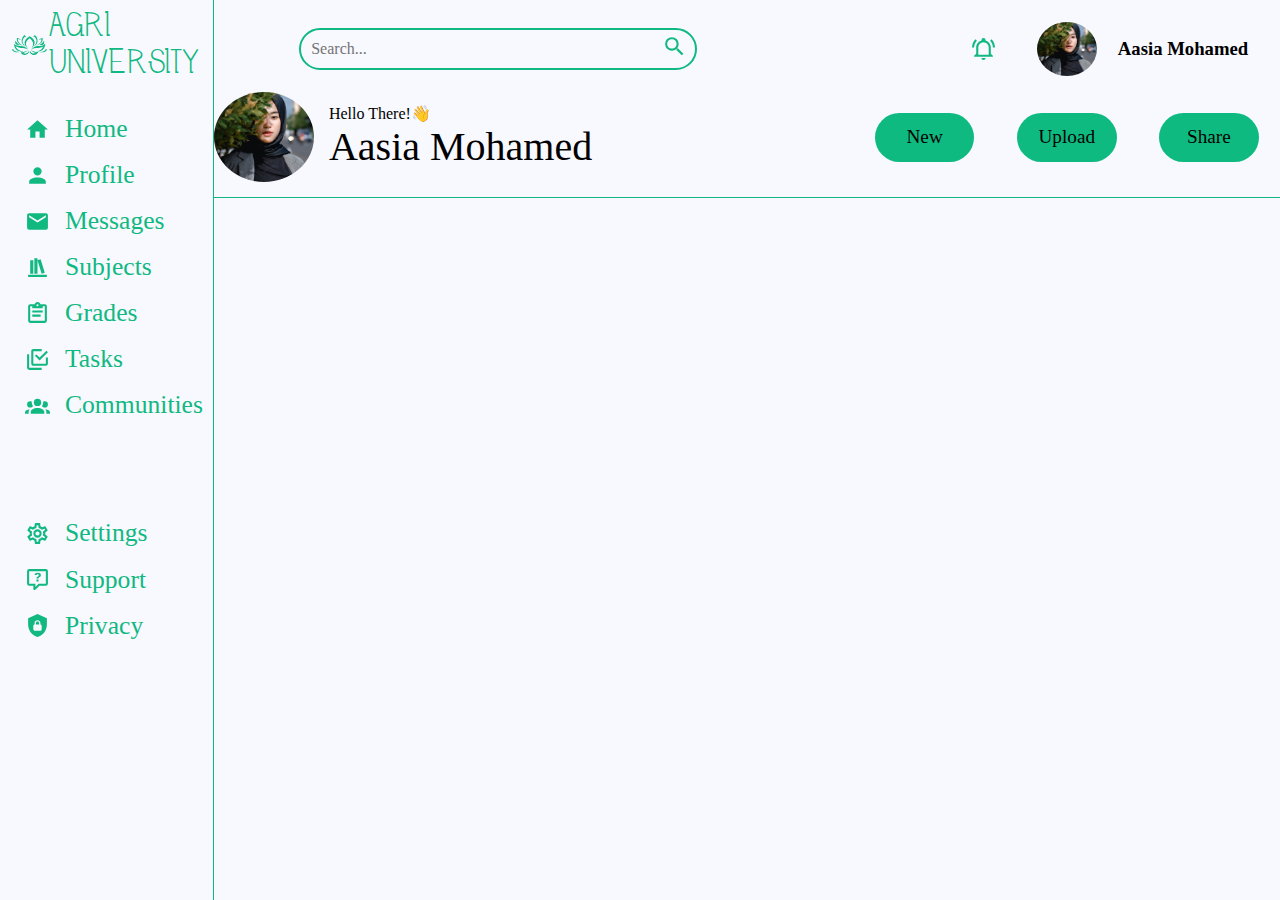
==== index.html @ 521b17d7 "i have completed the top panel that contain the action buttons and the profile pics" ====
<!DOCTYPE html>
<html lang="en">
  <head>
    <meta charset="UTF-8" />
    <meta http-equiv="X-UA-Compatible" content="IE=edge" />
    <meta name="viewport" content="width=device-width, initial-scale=1.0" />
    <link rel="stylesheet" href="normalize.css" />
    <link rel="stylesheet" href="style.css" />
    <title>Student Dashboard</title>
  </head>
  <body>
    <nav class="side-bar">
      <div class="logo">
        <img
          src="./imgs/Lotus-Flower.svg"
          alt="University Logo"
          class="logo-svg"
        />
        Agri University
      </div>
      <div class="options">
        <div class="actions-options">
          <ul>
            <li class="option">
              <a href="#">
                <img
                  src="data:image/svg+xml,%3Csvg xmlns='http://www.w3.org/2000/svg' style='width:24px;height:24px' viewBox='0 0 24 24'%3E%3Cpath fill='currentColor' d='M10,20V14H14V20H19V12H22L12,3L2,12H5V20H10Z' /%3E%3C/svg%3E"
                  alt="Home icon"
                />
                Home</a
              >
            </li>
            <li class="option">
              <a href="#">
                <img
                  src="data:image/svg+xml,%3Csvg xmlns='http://www.w3.org/2000/svg' style='width:24px;height:24px' viewBox='0 0 24 24'%3E%3Cpath fill='currentColor' d='M12,4A4,4 0 0,1 16,8A4,4 0 0,1 12,12A4,4 0 0,1 8,8A4,4 0 0,1 12,4M12,14C16.42,14 20,15.79 20,18V20H4V18C4,15.79 7.58,14 12,14Z' /%3E%3C/svg%3E"
                  alt="Profile icon"
                />
                Profile</a
              >
            </li>
            <li class="option">
              <a href="#">
                <img
                  src="data:image/svg+xml,%3Csvg xmlns='http://www.w3.org/2000/svg' style='width:24px;height:24px' viewBox='0 0 24 24'%3E%3Cpath fill='currentColor' d='M20,8L12,13L4,8V6L12,11L20,6M20,4H4C2.89,4 2,4.89 2,6V18A2,2 0 0,0 4,20H20A2,2 0 0,0 22,18V6C22,4.89 21.1,4 20,4Z' /%3E%3C/svg%3E"
                  alt="Messages icon"
                />
                Messages</a
              >
            </li>
            <li class="option">
              <a href="#">
                <img
                  src="data:image/svg+xml,%3Csvg xmlns='http://www.w3.org/2000/svg' style='width:24px;height:24px' viewBox='0 0 24 24'%3E%3Cpath fill='currentColor' d='M9 3V18H12V3H9M12 5L16 18L19 17L15 4L12 5M5 5V18H8V5H5M3 19V21H21V19H3Z' /%3E%3C/svg%3E"
                  alt="Subjects icon"
                />
                Subjects</a
              >
            </li>
            <li class="option">
              <a href="#">
                <img
                  src="data:image/svg+xml,%3Csvg xmlns='http://www.w3.org/2000/svg' style='width:24px;height:24px' viewBox='0 0 24 24'%3E%3Cpath fill='currentColor' d='M19,3H14.82C14.25,1.44 12.53,0.64 11,1.2C10.14,1.5 9.5,2.16 9.18,3H5A2,2 0 0,0 3,5V19A2,2 0 0,0 5,21H19A2,2 0 0,0 21,19V5A2,2 0 0,0 19,3M12,3A1,1 0 0,1 13,4A1,1 0 0,1 12,5A1,1 0 0,1 11,4A1,1 0 0,1 12,3M7,7H17V5H19V19H5V5H7V7M17,11H7V9H17V11M15,15H7V13H15V15Z' /%3E%3C/svg%3E"
                  alt="Grades icon"
                />
                Grades</a
              >
            </li>
            <li class="option">
              <a href="#">
                <img
                  src="data:image/svg+xml,%3Csvg xmlns='http://www.w3.org/2000/svg' style='width:24px;height:24px' viewBox='0 0 24 24'%3E%3Cpath fill='currentColor' d='M20,16V10H22V16A2,2 0 0,1 20,18H8C6.89,18 6,17.1 6,16V4C6,2.89 6.89,2 8,2H16V4H8V16H20M10.91,7.08L14,10.17L20.59,3.58L22,5L14,13L9.5,8.5L10.91,7.08M16,20V22H4A2,2 0 0,1 2,20V7H4V20H16Z' /%3E%3C/svg%3E"
                  alt="Tasks icon"
                />
                Tasks</a
              >
            </li>
            <li class="option">
              <a href="#">
                <img
                  src="data:image/svg+xml,%3Csvg xmlns='http://www.w3.org/2000/svg' style='width:24px;height:24px' viewBox='0 0 24 24'%3E%3Cpath fill='currentColor' d='M12,5.5A3.5,3.5 0 0,1 15.5,9A3.5,3.5 0 0,1 12,12.5A3.5,3.5 0 0,1 8.5,9A3.5,3.5 0 0,1 12,5.5M5,8C5.56,8 6.08,8.15 6.53,8.42C6.38,9.85 6.8,11.27 7.66,12.38C7.16,13.34 6.16,14 5,14A3,3 0 0,1 2,11A3,3 0 0,1 5,8M19,8A3,3 0 0,1 22,11A3,3 0 0,1 19,14C17.84,14 16.84,13.34 16.34,12.38C17.2,11.27 17.62,9.85 17.47,8.42C17.92,8.15 18.44,8 19,8M5.5,18.25C5.5,16.18 8.41,14.5 12,14.5C15.59,14.5 18.5,16.18 18.5,18.25V20H5.5V18.25M0,20V18.5C0,17.11 1.89,15.94 4.45,15.6C3.86,16.28 3.5,17.22 3.5,18.25V20H0M24,20H20.5V18.25C20.5,17.22 20.14,16.28 19.55,15.6C22.11,15.94 24,17.11 24,18.5V20Z' /%3E%3C/svg%3E"
                  alt="Communities icon"
                />
                Communities</a
              >
            </li>
          </ul>
        </div>
        <div class="settings-options">
          <ul>
            <li class="option">
              <a href="#">
                <img
                  src="data:image/svg+xml,%3Csvg xmlns='http://www.w3.org/2000/svg' style='width:24px;height:24px' viewBox='0 0 24 24'%3E%3Cpath fill='currentColor' d='M12,8A4,4 0 0,1 16,12A4,4 0 0,1 12,16A4,4 0 0,1 8,12A4,4 0 0,1 12,8M12,10A2,2 0 0,0 10,12A2,2 0 0,0 12,14A2,2 0 0,0 14,12A2,2 0 0,0 12,10M10,22C9.75,22 9.54,21.82 9.5,21.58L9.13,18.93C8.5,18.68 7.96,18.34 7.44,17.94L4.95,18.95C4.73,19.03 4.46,18.95 4.34,18.73L2.34,15.27C2.21,15.05 2.27,14.78 2.46,14.63L4.57,12.97L4.5,12L4.57,11L2.46,9.37C2.27,9.22 2.21,8.95 2.34,8.73L4.34,5.27C4.46,5.05 4.73,4.96 4.95,5.05L7.44,6.05C7.96,5.66 8.5,5.32 9.13,5.07L9.5,2.42C9.54,2.18 9.75,2 10,2H14C14.25,2 14.46,2.18 14.5,2.42L14.87,5.07C15.5,5.32 16.04,5.66 16.56,6.05L19.05,5.05C19.27,4.96 19.54,5.05 19.66,5.27L21.66,8.73C21.79,8.95 21.73,9.22 21.54,9.37L19.43,11L19.5,12L19.43,13L21.54,14.63C21.73,14.78 21.79,15.05 21.66,15.27L19.66,18.73C19.54,18.95 19.27,19.04 19.05,18.95L16.56,17.95C16.04,18.34 15.5,18.68 14.87,18.93L14.5,21.58C14.46,21.82 14.25,22 14,22H10M11.25,4L10.88,6.61C9.68,6.86 8.62,7.5 7.85,8.39L5.44,7.35L4.69,8.65L6.8,10.2C6.4,11.37 6.4,12.64 6.8,13.8L4.68,15.36L5.43,16.66L7.86,15.62C8.63,16.5 9.68,17.14 10.87,17.38L11.24,20H12.76L13.13,17.39C14.32,17.14 15.37,16.5 16.14,15.62L18.57,16.66L19.32,15.36L17.2,13.81C17.6,12.64 17.6,11.37 17.2,10.2L19.31,8.65L18.56,7.35L16.15,8.39C15.38,7.5 14.32,6.86 13.12,6.62L12.75,4H11.25Z' /%3E%3C/svg%3E"
                  alt="Settings icon"
                />
                Settings</a
              >
            </li>
            <li class="option">
              <a href="#">
                <img src="data:image/svg+xml,%3Csvg
                xmlns='http://www.w3.org/2000/svg'
                style='width:24px;height:24px' viewBox='0 0 24 24'%3E%3Cpath
                fill='currentColor' d='M4,2A2,2 0 0,0 2,4V16A2,2 0 0,0
                4,18H8V21A1,1 0 0,0 9,22H9.5V22C9.75,22 10,21.9
                10.2,21.71L13.9,18H20A2,2 0 0,0 22,16V4C22,2.89 21.1,2
                20,2H4M4,4H20V16H13.08L10,19.08V16H4V4M12.19,5.5C11.3,5.5
                10.59,5.68 10.05,6.04C9.5,6.4 9.22,7 9.27,7.69C0.21,7.69
                6.57,7.69 11.24,7.69C11.24,7.41 11.34,7.2 11.5,7.06C11.7,6.92
                11.92,6.85 12.19,6.85C12.5,6.85 12.77,6.93 12.95,7.11C13.13,7.28
                13.22,7.5 13.22,7.8C13.22,8.08 13.14,8.33 13,8.54C12.83,8.76
                12.62,8.94 12.36,9.08C11.84,9.4 11.5,9.68 11.29,9.92C11.1,10.16
                11,10.5 11,11H13C13,10.72 13.05,10.5 13.14,10.32C13.23,10.15
                13.4,10 13.66,9.85C14.12,9.64 14.5,9.36 14.79,9C15.08,8.63
                15.23,8.24 15.23,7.8C15.23,7.1 14.96,6.54 14.42,6.12C13.88,5.71
                13.13,5.5 12.19,5.5M11,12V14H13V12H11Z' /%3E%3C/svg%3E""
                alt="Support icon" /> Support</a
              >
            </li>
            <li class="option">
              <a href="#">
                <img
                  src="data:image/svg+xml,%3Csvg xmlns='http://www.w3.org/2000/svg' style='width:24px;height:24px' viewBox='0 0 24 24'%3E%3Cpath fill='currentColor' d='M12,1L3,5V11C3,16.55 6.84,21.74 12,23C17.16,21.74 21,16.55 21,11V5L12,1M12,7C13.4,7 14.8,8.1 14.8,9.5V11C15.4,11 16,11.6 16,12.3V15.8C16,16.4 15.4,17 14.7,17H9.2C8.6,17 8,16.4 8,15.7V12.2C8,11.6 8.6,11 9.2,11V9.5C9.2,8.1 10.6,7 12,7M12,8.2C11.2,8.2 10.5,8.7 10.5,9.5V11H13.5V9.5C13.5,8.7 12.8,8.2 12,8.2Z' /%3E%3C/svg%3E"
                  alt="Privacy icon"
                />
                Privacy</a
              >
            </li>
          </ul>
        </div>
      </div>
    </nav>
    <section class="top-panel">
      <div class="search">
        <input type="search" name="search bar" id="search-bar" placeholder="Search..."/>
      </div>
      <img
        src="data:image/svg+xml,%3Csvg xmlns='http://www.w3.org/2000/svg' style='width:24px;height:24px' viewBox='0 0 24 24'%3E%3Cpath fill='currentColor' d='M10,21H14A2,2 0 0,1 12,23A2,2 0 0,1 10,21M21,19V20H3V19L5,17V11C5,7.9 7.03,5.17 10,4.29C10,4.19 10,4.1 10,4A2,2 0 0,1 12,2A2,2 0 0,1 14,4C14,4.1 14,4.19 14,4.29C16.97,5.17 19,7.9 19,11V17L21,19M17,11A5,5 0 0,0 12,6A5,5 0 0,0 7,11V18H17V11M19.75,3.19L18.33,4.61C20.04,6.3 21,8.6 21,11H23C23,8.07 21.84,5.25 19.75,3.19M1,11H3C3,8.6 3.96,6.3 5.67,4.61L4.25,3.19C2.16,5.25 1,8.07 1,11Z' /%3E%3C/svg%3E"
        alt="notifications icon"
        id="notifications"
      />
      <img src="./imgs/pro.jpg" alt="Profile picture" id="profile-pic" />
      <h3 id="name">Aasia Mohamed</h3>
      <div class="profile-wrap">
        <img src="./imgs/pro.jpg" alt="Profile picture" />
        <div class="wrapper">
          <span class="hi">Hello There!👋</span>
          <span class="profile-name">Aasia Mohamed</span>
        </div>
      </div>
      <button class="new">New</button>
      <button class="upload">Upload</button>
      <button class="share">Share</button>
    </section>
    <section class="main-content"></section>
  </body>
</html>
---- style.css ----
@font-face {
  font-family: plant;
  src: url(./fonts/webfonts_Allumeuse-Flirt/Allumeuse-Flirt.ttf.woff);
}

body {
  background-color: ghostwhite;
  height: 100vh;
  width: 100vw;
  display: grid;
  grid-template-columns: 1fr 5fr;
  grid-template-rows: 1fr 5fr 0.5fr;
}

ul {
  padding: 0;
}

textarea:focus,
input:focus {
  outline: none;
}

textarea {
  border: none;
  background-color: transparent;
  resize: none;
  outline: none;
}

button {
  border: none;
}

.side-bar {
  grid-column: 1/2;
  grid-row: 1/4;
  background-color: ghostwhite;
  color: #10b981;
  display: flex;
  flex-direction: column;
  padding-left: 10px;
  padding-right: 10px;
  border-right: #10b981 1px solid;
}

.logo {
  display: flex;
  justify-content: start;
  align-items: center;
  font-family: plant;
  font-size: 2rem;
  font-weight: 500;
  height: 10%;
}

.logo-svg {
  filter: invert(60%) sepia(42%) saturate(3554%) hue-rotate(119deg)
    brightness(92%) contrast(87%);
  width: 20%;
}

.options {
  width: 100%;
  height: 70%;
  display: flex;
  flex-direction: column;
  gap: 50px;
  transition: all 200ms;
}

.option,
.option a {
  text-decoration: none;
  list-style-type: none;
  font-size: 1.6rem;
  line-height: 1.8;
  color: #10b981;
}

.option a {
  display: flex;
  align-items: center;
}

.option img {
  width: 25px;
  margin-right: 15px;
  margin-left: 15px;
  filter: invert(60%) sepia(42%) saturate(3554%) hue-rotate(119deg)
    brightness(92%) contrast(87%);
}

.option :hover {
  background-color: hwb(0 100% 10%);
}

.top-panel {
  padding-top: 15px;
  padding-bottom: 15px;
  grid-row: 1/2;
  display: grid;
  grid-template-rows: 1.5fr 2fr;
  grid-template-columns: 4fr 0.5fr repeat(3, 1fr);
  row-gap: 10px;
  border-bottom: #10b981 1px solid;
}

.top-panel img {
  width: 25px;
  align-self: center;
  grid-column: 1/2;
  grid-row: 1/2;
}

.search {
  grid-column: 1/2;
  grid-row: 1/2;
  position: relative;
  align-self: center;
  justify-self: center;
  width: 70%;
  display: grid;
}

#search-bar {
  width: 100%;
  padding: 10px;
  align-self: center;
  justify-self: center;
  border-radius: 50px;
  border: #10b981 2px solid;
  background-color: ghostwhite;
}

.search::before {
  content: url("data:image/svg+xml,%3Csvg xmlns='http://www.w3.org/2000/svg' style='width:24px;height:24px' viewBox='0 0 24 24'%3E%3Cpath fill='currentColor' d='M9.5,3A6.5,6.5 0 0,1 16,9.5C16,11.11 15.41,12.59 14.44,13.73L14.71,14H15.5L20.5,19L19,20.5L14,15.5V14.71L13.73,14.44C12.59,15.41 11.11,16 9.5,16A6.5,6.5 0 0,1 3,9.5A6.5,6.5 0 0,1 9.5,3M9.5,5C7,5 5,7 5,9.5C5,12 7,14 9.5,14C12,14 14,12 14,9.5C14,7 12,5 9.5,5Z' /%3E%3C/svg%3E");
  position: absolute;
  width: 25px;
  align-self: center;
  right: 10px;
  filter: invert(60%) sepia(42%) saturate(3554%) hue-rotate(119deg)
    brightness(92%) contrast(87%);
}

#notifications {
  grid-column: 3/4;
  justify-self: end;
  filter: invert(60%) sepia(42%) saturate(3554%) hue-rotate(119deg)
    brightness(92%) contrast(87%);
}

#profile-pic {
  grid-column: 4/5;
  justify-self: center;
  border-radius: 50% 50% 50% 50% / 50% 50% 50% 50%;
  width: 60px;
}

#name {
  grid-column: 5/6;
  align-self: center;
  margin-left: -20px;
}

.profile-wrap {
  display: grid;
  grid-template-columns: 0.2fr 1fr;
  column-gap: 15px;
}

.profile-wrap img {
  grid-column: 1/2;
  justify-self: end;
  align-self: center;
  border-radius: 50% 50% 50% 50% / 50% 50% 50% 50%;
  width: 100px;
}

.wrapper {
  grid-column: 2/3;
  grid-row: 1/2;
  display: flex;
  flex-direction: column;
  justify-content: center;
}

.profile-name {
  font-size: 2.5rem;
}

.new {
  grid-column: 3/4;
}

.new, .upload, .share {
  width: 70%;
  height: 55%;
  border-radius: 25px;
  align-self: center;
  justify-self: center;
  background-color: hwb(160 6% 27%);
  font-size: 1.2rem;
  transition: all 200ms;
}

.new:hover, .upload:hover, .share:hover {
  background-color: hwb(160 6% 37%);
  color: azure;
}
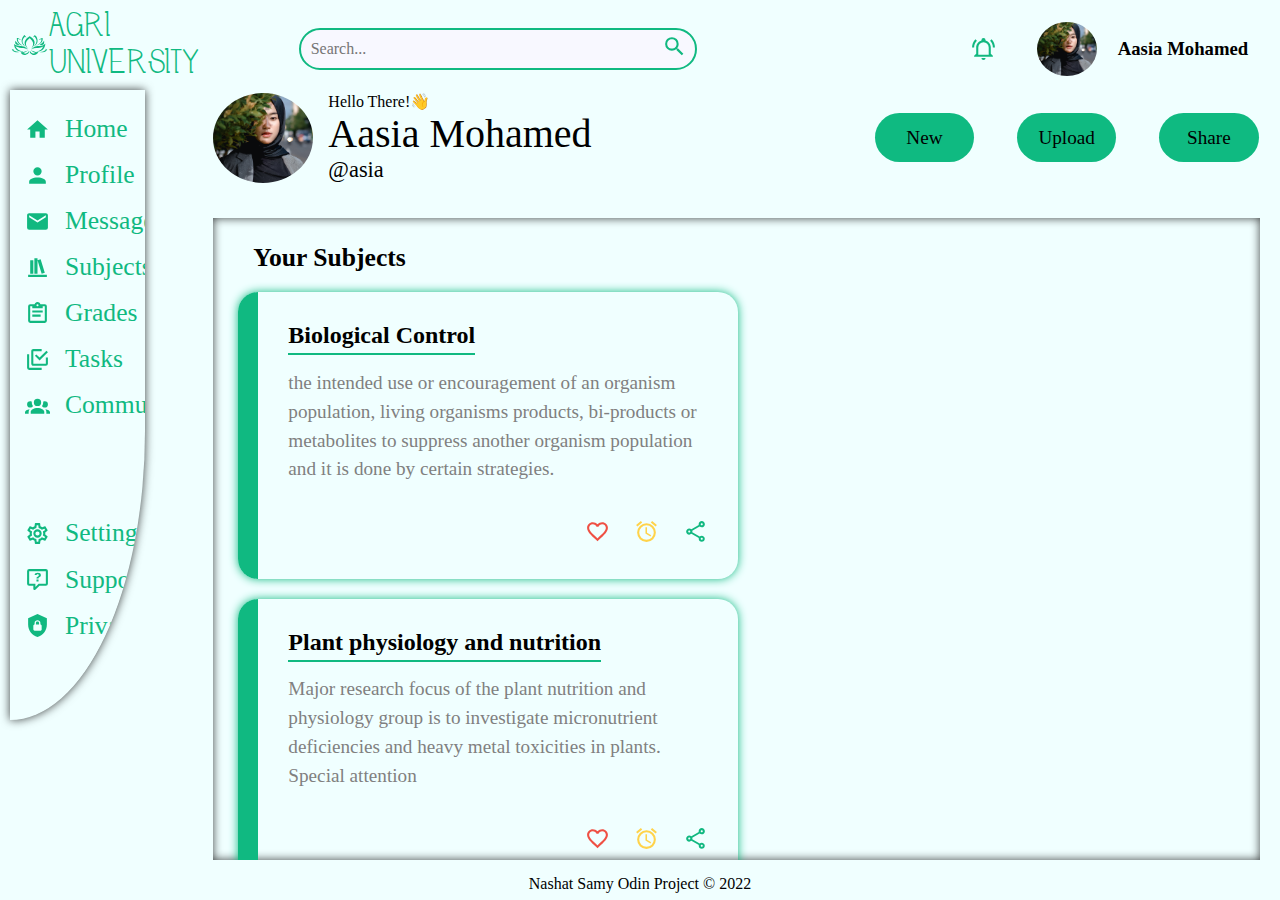
==== commit eee643c3: "Finished the card system and made changes to the overall look of the site" ====
--- a/index.html
+++ b/index.html
@@ -133,7 +133,12 @@
     </nav>
     <section class="top-panel">
       <div class="search">
-        <input type="search" name="search bar" id="search-bar" placeholder="Search..."/>
+        <input
+          type="search"
+          name="search bar"
+          id="search-bar"
+          placeholder="Search..."
+        />
       </div>
       <img
         src="data:image/svg+xml,%3Csvg xmlns='http://www.w3.org/2000/svg' style='width:24px;height:24px' viewBox='0 0 24 24'%3E%3Cpath fill='currentColor' d='M10,21H14A2,2 0 0,1 12,23A2,2 0 0,1 10,21M21,19V20H3V19L5,17V11C5,7.9 7.03,5.17 10,4.29C10,4.19 10,4.1 10,4A2,2 0 0,1 12,2A2,2 0 0,1 14,4C14,4.1 14,4.19 14,4.29C16.97,5.17 19,7.9 19,11V17L21,19M17,11A5,5 0 0,0 12,6A5,5 0 0,0 7,11V18H17V11M19.75,3.19L18.33,4.61C20.04,6.3 21,8.6 21,11H23C23,8.07 21.84,5.25 19.75,3.19M1,11H3C3,8.6 3.96,6.3 5.67,4.61L4.25,3.19C2.16,5.25 1,8.07 1,11Z' /%3E%3C/svg%3E"
@@ -147,12 +152,111 @@
         <div class="wrapper">
           <span class="hi">Hello There!👋</span>
           <span class="profile-name">Aasia Mohamed</span>
+          <span class="ida">@asia</span>
         </div>
       </div>
       <button class="new">New</button>
       <button class="upload">Upload</button>
       <button class="share">Share</button>
     </section>
-    <section class="main-content"></section>
+    <section class="main-content">
+      <div class="cards-area">
+        <span>Your Subjects</span>
+        <div class="card">
+          <span>Biological Control</span>
+          <p>
+            the intended use or encouragement of an organism population, living
+            organisms products, bi-products or metabolites to suppress another
+            organism population and it is done by certain strategies.
+          </p>
+          <div class="card-icons">
+            <img
+              src="data:image/svg+xml,%3Csvg xmlns='http://www.w3.org/2000/svg' style='width:24px;height:24px' viewBox='0 0 24 24'%3E%3Cpath fill='currentColor' d='M12.1,18.55L12,18.65L11.89,18.55C7.14,14.24 4,11.39 4,8.5C4,6.5 5.5,5 7.5,5C9.04,5 10.54,6 11.07,7.36H12.93C13.46,6 14.96,5 16.5,5C18.5,5 20,6.5 20,8.5C20,11.39 16.86,14.24 12.1,18.55M16.5,3C14.76,3 13.09,3.81 12,5.08C10.91,3.81 9.24,3 7.5,3C4.42,3 2,5.41 2,8.5C2,12.27 5.4,15.36 10.55,20.03L12,21.35L13.45,20.03C18.6,15.36 22,12.27 22,8.5C22,5.41 19.58,3 16.5,3Z' /%3E%3C/svg%3E"
+              alt="favoret icon"
+            />
+            <img
+              src="data:image/svg+xml,%3Csvg xmlns='http://www.w3.org/2000/svg' style='width:24px;height:24px' viewBox='0 0 24 24'%3E%3Cpath fill='currentColor' d='M12,20A7,7 0 0,1 5,13A7,7 0 0,1 12,6A7,7 0 0,1 19,13A7,7 0 0,1 12,20M12,4A9,9 0 0,0 3,13A9,9 0 0,0 12,22A9,9 0 0,0 21,13A9,9 0 0,0 12,4M12.5,8H11V14L15.75,16.85L16.5,15.62L12.5,13.25V8M7.88,3.39L6.6,1.86L2,5.71L3.29,7.24L7.88,3.39M22,5.72L17.4,1.86L16.11,3.39L20.71,7.25L22,5.72Z' /%3E%3C/svg%3E"
+              alt="reminder icon"
+            />
+            <img
+              src="data:image/svg+xml,%3Csvg xmlns='http://www.w3.org/2000/svg' style='width:24px;height:24px' viewBox='0 0 24 24'%3E%3Cpath fill='currentColor' d='M18 16.08C17.24 16.08 16.56 16.38 16.04 16.85L8.91 12.7C8.96 12.47 9 12.24 9 12S8.96 11.53 8.91 11.3L15.96 7.19C16.5 7.69 17.21 8 18 8C19.66 8 21 6.66 21 5S19.66 2 18 2 15 3.34 15 5C15 5.24 15.04 5.47 15.09 5.7L8.04 9.81C7.5 9.31 6.79 9 6 9C4.34 9 3 10.34 3 12S4.34 15 6 15C6.79 15 7.5 14.69 8.04 14.19L15.16 18.34C15.11 18.55 15.08 18.77 15.08 19C15.08 20.61 16.39 21.91 18 21.91S20.92 20.61 20.92 19C20.92 17.39 19.61 16.08 18 16.08M18 4C18.55 4 19 4.45 19 5S18.55 6 18 6 17 5.55 17 5 17.45 4 18 4M6 13C5.45 13 5 12.55 5 12S5.45 11 6 11 7 11.45 7 12 6.55 13 6 13M18 20C17.45 20 17 19.55 17 19S17.45 18 18 18 19 18.45 19 19 18.55 20 18 20Z' /%3E%3C/svg%3E"
+              alt="share icon"
+            />
+          </div>
+        </div>
+        <div class="card">
+          <span>Plant physiology and nutrition </span>
+          <p>
+            Major research focus of the plant nutrition and physiology group is
+            to investigate micronutrient deficiencies and heavy metal toxicities
+            in plants. Special attention
+          </p>
+
+          <div class="card-icons">
+            <img
+              src="data:image/svg+xml,%3Csvg xmlns='http://www.w3.org/2000/svg' style='width:24px;height:24px' viewBox='0 0 24 24'%3E%3Cpath fill='currentColor' d='M12.1,18.55L12,18.65L11.89,18.55C7.14,14.24 4,11.39 4,8.5C4,6.5 5.5,5 7.5,5C9.04,5 10.54,6 11.07,7.36H12.93C13.46,6 14.96,5 16.5,5C18.5,5 20,6.5 20,8.5C20,11.39 16.86,14.24 12.1,18.55M16.5,3C14.76,3 13.09,3.81 12,5.08C10.91,3.81 9.24,3 7.5,3C4.42,3 2,5.41 2,8.5C2,12.27 5.4,15.36 10.55,20.03L12,21.35L13.45,20.03C18.6,15.36 22,12.27 22,8.5C22,5.41 19.58,3 16.5,3Z' /%3E%3C/svg%3E"
+              alt="favoret icon"
+            />
+            <img
+              src="data:image/svg+xml,%3Csvg xmlns='http://www.w3.org/2000/svg' style='width:24px;height:24px' viewBox='0 0 24 24'%3E%3Cpath fill='currentColor' d='M12,20A7,7 0 0,1 5,13A7,7 0 0,1 12,6A7,7 0 0,1 19,13A7,7 0 0,1 12,20M12,4A9,9 0 0,0 3,13A9,9 0 0,0 12,22A9,9 0 0,0 21,13A9,9 0 0,0 12,4M12.5,8H11V14L15.75,16.85L16.5,15.62L12.5,13.25V8M7.88,3.39L6.6,1.86L2,5.71L3.29,7.24L7.88,3.39M22,5.72L17.4,1.86L16.11,3.39L20.71,7.25L22,5.72Z' /%3E%3C/svg%3E"
+              alt="reminder icon"
+            />
+            <img
+              src="data:image/svg+xml,%3Csvg xmlns='http://www.w3.org/2000/svg' style='width:24px;height:24px' viewBox='0 0 24 24'%3E%3Cpath fill='currentColor' d='M18 16.08C17.24 16.08 16.56 16.38 16.04 16.85L8.91 12.7C8.96 12.47 9 12.24 9 12S8.96 11.53 8.91 11.3L15.96 7.19C16.5 7.69 17.21 8 18 8C19.66 8 21 6.66 21 5S19.66 2 18 2 15 3.34 15 5C15 5.24 15.04 5.47 15.09 5.7L8.04 9.81C7.5 9.31 6.79 9 6 9C4.34 9 3 10.34 3 12S4.34 15 6 15C6.79 15 7.5 14.69 8.04 14.19L15.16 18.34C15.11 18.55 15.08 18.77 15.08 19C15.08 20.61 16.39 21.91 18 21.91S20.92 20.61 20.92 19C20.92 17.39 19.61 16.08 18 16.08M18 4C18.55 4 19 4.45 19 5S18.55 6 18 6 17 5.55 17 5 17.45 4 18 4M6 13C5.45 13 5 12.55 5 12S5.45 11 6 11 7 11.45 7 12 6.55 13 6 13M18 20C17.45 20 17 19.55 17 19S17.45 18 18 18 19 18.45 19 19 18.55 20 18 20Z' /%3E%3C/svg%3E"
+              alt="share icon"
+            />
+          </div>
+        </div>
+        <div class="card">
+          <span>Bio-Technology </span>
+          <p>
+            At its simplest, biotechnology is technology based on biology -
+            biotechnology harnesses cellular and biomolecular processes to
+            develop technologies and products
+          </p>
+          <div class="card-icons">
+            <img
+              src="data:image/svg+xml,%3Csvg xmlns='http://www.w3.org/2000/svg' style='width:24px;height:24px' viewBox='0 0 24 24'%3E%3Cpath fill='currentColor' d='M12.1,18.55L12,18.65L11.89,18.55C7.14,14.24 4,11.39 4,8.5C4,6.5 5.5,5 7.5,5C9.04,5 10.54,6 11.07,7.36H12.93C13.46,6 14.96,5 16.5,5C18.5,5 20,6.5 20,8.5C20,11.39 16.86,14.24 12.1,18.55M16.5,3C14.76,3 13.09,3.81 12,5.08C10.91,3.81 9.24,3 7.5,3C4.42,3 2,5.41 2,8.5C2,12.27 5.4,15.36 10.55,20.03L12,21.35L13.45,20.03C18.6,15.36 22,12.27 22,8.5C22,5.41 19.58,3 16.5,3Z' /%3E%3C/svg%3E"
+              alt="favoret icon"
+            />
+            <img
+              src="data:image/svg+xml,%3Csvg xmlns='http://www.w3.org/2000/svg' style='width:24px;height:24px' viewBox='0 0 24 24'%3E%3Cpath fill='currentColor' d='M12,20A7,7 0 0,1 5,13A7,7 0 0,1 12,6A7,7 0 0,1 19,13A7,7 0 0,1 12,20M12,4A9,9 0 0,0 3,13A9,9 0 0,0 12,22A9,9 0 0,0 21,13A9,9 0 0,0 12,4M12.5,8H11V14L15.75,16.85L16.5,15.62L12.5,13.25V8M7.88,3.39L6.6,1.86L2,5.71L3.29,7.24L7.88,3.39M22,5.72L17.4,1.86L16.11,3.39L20.71,7.25L22,5.72Z' /%3E%3C/svg%3E"
+              alt="reminder icon"
+            />
+            <img
+              src="data:image/svg+xml,%3Csvg xmlns='http://www.w3.org/2000/svg' style='width:24px;height:24px' viewBox='0 0 24 24'%3E%3Cpath fill='currentColor' d='M18 16.08C17.24 16.08 16.56 16.38 16.04 16.85L8.91 12.7C8.96 12.47 9 12.24 9 12S8.96 11.53 8.91 11.3L15.96 7.19C16.5 7.69 17.21 8 18 8C19.66 8 21 6.66 21 5S19.66 2 18 2 15 3.34 15 5C15 5.24 15.04 5.47 15.09 5.7L8.04 9.81C7.5 9.31 6.79 9 6 9C4.34 9 3 10.34 3 12S4.34 15 6 15C6.79 15 7.5 14.69 8.04 14.19L15.16 18.34C15.11 18.55 15.08 18.77 15.08 19C15.08 20.61 16.39 21.91 18 21.91S20.92 20.61 20.92 19C20.92 17.39 19.61 16.08 18 16.08M18 4C18.55 4 19 4.45 19 5S18.55 6 18 6 17 5.55 17 5 17.45 4 18 4M6 13C5.45 13 5 12.55 5 12S5.45 11 6 11 7 11.45 7 12 6.55 13 6 13M18 20C17.45 20 17 19.55 17 19S17.45 18 18 18 19 18.45 19 19 18.55 20 18 20Z' /%3E%3C/svg%3E"
+              alt="share icon"
+            />
+          </div>
+        </div>
+        <div class="card">
+          <span>Plant Protection</span>
+          <p>
+            the science and practice of managing pests, diseases and weeds that
+            damage crops and other plants, and which can have a devastating
+            effect on farmer livelihoods. (Source: CABI)
+          </p>
+          <div class="card-icons">
+            <img
+              src="data:image/svg+xml,%3Csvg xmlns='http://www.w3.org/2000/svg' style='width:24px;height:24px' viewBox='0 0 24 24'%3E%3Cpath fill='currentColor' d='M12.1,18.55L12,18.65L11.89,18.55C7.14,14.24 4,11.39 4,8.5C4,6.5 5.5,5 7.5,5C9.04,5 10.54,6 11.07,7.36H12.93C13.46,6 14.96,5 16.5,5C18.5,5 20,6.5 20,8.5C20,11.39 16.86,14.24 12.1,18.55M16.5,3C14.76,3 13.09,3.81 12,5.08C10.91,3.81 9.24,3 7.5,3C4.42,3 2,5.41 2,8.5C2,12.27 5.4,15.36 10.55,20.03L12,21.35L13.45,20.03C18.6,15.36 22,12.27 22,8.5C22,5.41 19.58,3 16.5,3Z' /%3E%3C/svg%3E"
+              alt="favoret icon"
+            />
+            <img
+              src="data:image/svg+xml,%3Csvg xmlns='http://www.w3.org/2000/svg' style='width:24px;height:24px' viewBox='0 0 24 24'%3E%3Cpath fill='currentColor' d='M12,20A7,7 0 0,1 5,13A7,7 0 0,1 12,6A7,7 0 0,1 19,13A7,7 0 0,1 12,20M12,4A9,9 0 0,0 3,13A9,9 0 0,0 12,22A9,9 0 0,0 21,13A9,9 0 0,0 12,4M12.5,8H11V14L15.75,16.85L16.5,15.62L12.5,13.25V8M7.88,3.39L6.6,1.86L2,5.71L3.29,7.24L7.88,3.39M22,5.72L17.4,1.86L16.11,3.39L20.71,7.25L22,5.72Z' /%3E%3C/svg%3E"
+              alt="reminder icon"
+            />
+            <img
+              src="data:image/svg+xml,%3Csvg xmlns='http://www.w3.org/2000/svg' style='width:24px;height:24px' viewBox='0 0 24 24'%3E%3Cpath fill='currentColor' d='M18 16.08C17.24 16.08 16.56 16.38 16.04 16.85L8.91 12.7C8.96 12.47 9 12.24 9 12S8.96 11.53 8.91 11.3L15.96 7.19C16.5 7.69 17.21 8 18 8C19.66 8 21 6.66 21 5S19.66 2 18 2 15 3.34 15 5C15 5.24 15.04 5.47 15.09 5.7L8.04 9.81C7.5 9.31 6.79 9 6 9C4.34 9 3 10.34 3 12S4.34 15 6 15C6.79 15 7.5 14.69 8.04 14.19L15.16 18.34C15.11 18.55 15.08 18.77 15.08 19C15.08 20.61 16.39 21.91 18 21.91S20.92 20.61 20.92 19C20.92 17.39 19.61 16.08 18 16.08M18 4C18.55 4 19 4.45 19 5S18.55 6 18 6 17 5.55 17 5 17.45 4 18 4M6 13C5.45 13 5 12.55 5 12S5.45 11 6 11 7 11.45 7 12 6.55 13 6 13M18 20C17.45 20 17 19.55 17 19S17.45 18 18 18 19 18.45 19 19 18.55 20 18 20Z' /%3E%3C/svg%3E"
+              alt="share icon"
+            />
+          </div>
+        </div>
+      </div>
+      <div class="side-area">
+        <div class="announcements"></div>
+        <div class="trending"></div>
+      </div>
+    </section>
+    <footer>Nashat Samy Odin Project &copy; 2022</footer>
   </body>
 </html>
--- a/style.css
+++ b/style.css
@@ -1,15 +1,26 @@
+/*********************************/
+/*************Fonts***************/
+/*********************************/
+
 @font-face {
   font-family: plant;
   src: url(./fonts/webfonts_Allumeuse-Flirt/Allumeuse-Flirt.ttf.woff);
 }
+@import url("https://fonts.googleapis.com/css2?family=Raleway&display=swap");
+@import url("https://fonts.googleapis.com/css2?family=Arima&display=swap");
+
+/*********************************/
+/*************General*************/
+/*********************************/
 
 body {
-  background-color: ghostwhite;
+  background-color: azure;
   height: 100vh;
   width: 100vw;
   display: grid;
   grid-template-columns: 1fr 5fr;
   grid-template-rows: 1fr 5fr 0.5fr;
+  font-family: "Arima", cursive;
 }
 
 ul {
@@ -32,16 +43,19 @@
   border: none;
 }
 
+/*********************************/
+/************Side Bar*************/
+/*********************************/
+
 .side-bar {
   grid-column: 1/2;
   grid-row: 1/4;
-  background-color: ghostwhite;
+  background-color: azure;
   color: #10b981;
   display: flex;
   flex-direction: column;
   padding-left: 10px;
   padding-right: 10px;
-  border-right: #10b981 1px solid;
 }
 
 .logo {
@@ -61,12 +75,16 @@
 }
 
 .options {
-  width: 100%;
+  width: 70%;
   height: 70%;
   display: flex;
   flex-direction: column;
   gap: 50px;
   transition: all 200ms;
+  border-radius: 100% 0% 100% 0% / 0% 54% 46% 100%;
+  background-color: azure;
+  box-shadow: 0px 0px 10px 0px rgb(0 0 0 / 75%);
+  overflow: hidden;
 }
 
 .option,
@@ -95,6 +113,10 @@
   background-color: hwb(0 100% 10%);
 }
 
+/*********************************/
+/***********Top Panel*************/
+/*********************************/
+
 .top-panel {
   padding-top: 15px;
   padding-bottom: 15px;
@@ -103,7 +125,6 @@
   grid-template-rows: 1.5fr 2fr;
   grid-template-columns: 4fr 0.5fr repeat(3, 1fr);
   row-gap: 10px;
-  border-bottom: #10b981 1px solid;
 }
 
 .top-panel img {
@@ -163,6 +184,10 @@
   margin-left: -20px;
 }
 
+.ida {
+  font-size: 1.4rem;
+}
+
 .profile-wrap {
   display: grid;
   grid-template-columns: 0.2fr 1fr;
@@ -193,7 +218,9 @@
   grid-column: 3/4;
 }
 
-.new, .upload, .share {
+.new,
+.upload,
+.share {
   width: 70%;
   height: 55%;
   border-radius: 25px;
@@ -204,7 +231,96 @@
   transition: all 200ms;
 }
 
-.new:hover, .upload:hover, .share:hover {
+.new:hover,
+.upload:hover,
+.share:hover {
   background-color: hwb(160 6% 37%);
   color: azure;
-}+}
+
+/*********************************/
+/**********Main Content***********/
+/*********************************/
+
+footer {
+  position: absolute;
+  bottom: 0;
+  width: 100%;
+  text-align: center;
+  height: 25px;
+  font-size: 1rem;
+}
+
+.main-content {
+  grid-row: 2/4;
+  display: grid;
+  grid-template-columns: 3fr 1fr;
+  margin: 20px 20px 40px 0px;
+  box-shadow: inset 0px 0px 10px 0px rgb(0 0 0 / 75%);
+  overflow: auto;
+  -ms-overflow-style: none;  /* IE and Edge */
+  scrollbar-width: none;  /* Firefox */
+}
+
+/* Hide scrollbar for Chrome, Safari and Opera */
+.main-content::-webkit-scrollbar {
+  display: none;
+}
+
+.cards-area {
+  display: grid;
+  grid-template-columns: repeat(auto-fit, minmax(350px, 500px));
+  grid-template-rows: 0.02fr 1fr 1fr;
+  padding: 25px;
+  gap: 20px;
+}
+
+.cards-area > span {
+  grid-column: 1/-1;
+  font-size: 1.6rem;
+  font-weight: 700;
+  align-self: end;
+  padding-left: 15px;
+}
+
+.card {
+  padding: 30px;
+  border-radius: 20px;
+  box-shadow: 0px 0px 10px 0px #10b981;
+  border-left: #10b981 solid 20px;
+}
+
+.card > span {
+  font-weight: 700;
+  font-size: 1.5rem;
+  border-bottom: 2px #10b981 solid;
+  padding-bottom: 5px;
+}
+
+.card > p {
+  line-height: 1.5;
+  font-size: 1.2rem;
+  color: gray;
+}
+
+.card-icons {
+  text-align: end;
+  margin-top: 35px;
+}
+
+.card-icons img {
+  width: 25px;
+  padding-left: 20px;
+  filter: invert(60%) sepia(42%) saturate(3554%) hue-rotate(119deg)
+    brightness(92%) contrast(87%);
+}
+
+.card-icons img:first-child {
+  filter: invert(40%) sepia(19%) saturate(4165%) hue-rotate(331deg)
+    brightness(98%) contrast(91%);
+}
+
+.card-icons img:nth-child(2) {
+  filter: invert(86%) sepia(69%) saturate(3136%) hue-rotate(316deg)
+    brightness(101%) contrast(112%);
+}
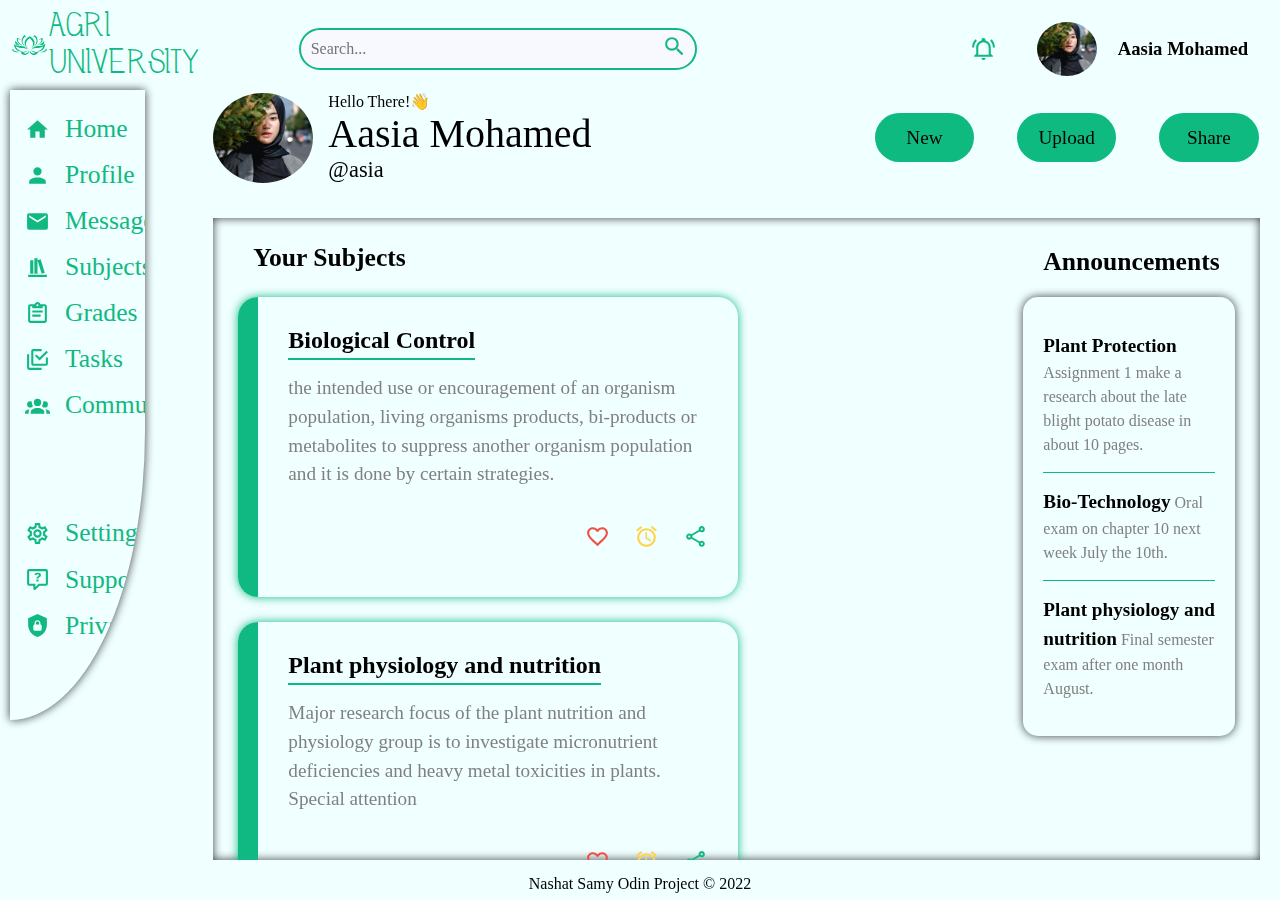
==== commit 92c9d305: "Added the announcements and trending part in the side area this project is now finished." ====
--- a/index.html
+++ b/index.html
@@ -185,7 +185,7 @@
           </div>
         </div>
         <div class="card">
-          <span>Plant physiology and nutrition </span>
+          <span>Plant physiology and nutrition</span>
           <p>
             Major research focus of the plant nutrition and physiology group is
             to investigate micronutrient deficiencies and heavy metal toxicities
@@ -253,8 +253,48 @@
         </div>
       </div>
       <div class="side-area">
-        <div class="announcements"></div>
-        <div class="trending"></div>
+        <div class="announcements">
+          <span>Announcements</span>
+          <ul>
+            <li>
+              <span>Plant Protection</span>
+              <p>
+                Assignment 1 make a research about the late blight potato
+                disease in about 10 pages.
+              </p>
+            </li>
+            <li>
+              <span>Bio-Technology</span>
+              <p>Oral exam on chapter 10 next week July the 10th.</p>
+            </li>
+            <li>
+              <span>Plant physiology and nutrition</span>
+              <p>Final semester exam after one month August.</p>
+            </li>
+          </ul>
+        </div>
+        <div class="trending">
+          <span>Trending</span>
+          <ul>
+            <li>
+              <span>Climate change fighter</span>
+              <p>This community fight the climate change as hard as it can</p>
+            </li>
+            <li>
+              <span>Clean water</span>
+              <p>
+                This community aims to provide everyone with clean drinking
+                water
+              </p>
+            </li>
+            <li>
+              <span>Smart Agri</span>
+              <p>
+                This community try to spread the concept of smart agriculture
+              </p>
+            </li>
+          </ul>
+        </div>
       </div>
     </section>
     <footer>Nashat Samy Odin Project &copy; 2022</footer>
--- a/style.css
+++ b/style.css
@@ -25,6 +25,7 @@
 
 ul {
   padding: 0;
+  list-style: none;
 }
 
 textarea:focus,
@@ -258,8 +259,8 @@
   margin: 20px 20px 40px 0px;
   box-shadow: inset 0px 0px 10px 0px rgb(0 0 0 / 75%);
   overflow: auto;
-  -ms-overflow-style: none;  /* IE and Edge */
-  scrollbar-width: none;  /* Firefox */
+  -ms-overflow-style: none; /* IE and Edge */
+  scrollbar-width: none; /* Firefox */
 }
 
 /* Hide scrollbar for Chrome, Safari and Opera */
@@ -267,12 +268,17 @@
   display: none;
 }
 
+/*********************************/
+/**************Cards**************/
+/*********************************/
+
 .cards-area {
   display: grid;
   grid-template-columns: repeat(auto-fit, minmax(350px, 500px));
-  grid-template-rows: 0.02fr 1fr 1fr;
+  grid-template-rows: 0.02fr 300px 300px;
+  grid-auto-rows: 300px;
   padding: 25px;
-  gap: 20px;
+  gap: 25px;
 }
 
 .cards-area > span {
@@ -324,3 +330,73 @@
   filter: invert(86%) sepia(69%) saturate(3136%) hue-rotate(316deg)
     brightness(101%) contrast(112%);
 }
+
+/*********************************/
+/***********Side area*************/
+/*********************************/
+
+.side-area {
+  display: grid;
+  grid-template-rows: 1fr 1fr;
+  padding: 25px;
+  gap: 25px;
+  overflow: auto;
+  -ms-overflow-style: none; /* IE and Edge */
+  scrollbar-width: none; /* Firefox */
+}
+
+/* Hide scrollbar for Chrome, Safari and Opera */
+.side-area::-webkit-scrollbar {
+  display: none;
+}
+
+.announcements {
+  grid-row: 1/2;
+  line-height: 1.5;
+  z-index: -1;
+}
+
+.announcements > span,
+.trending > span {
+  font-size: 1.6rem;
+  font-weight: 700;
+  padding-left: 20px;
+}
+
+.announcements ul,
+.trending ul {
+  background-color: azure;
+  border-radius: 15px;
+  box-shadow: 0px 0px 10px 0px rgb(0 0 0 / 75%);
+  padding: 20px;
+}
+
+.announcements > ul span,
+.trending > ul span {
+  font-size: 1.2rem;
+  font-weight: 700;
+}
+
+.announcements > ul p,
+.trending > ul p {
+  display: inline;
+  color: grey;
+  line-height: 1.5;
+}
+
+.announcements li,
+.trending li {
+  padding: 15px 0 15px 0;
+  border-bottom: #10b981 1px solid;
+}
+
+.announcements li:last-child,
+.trending li:last-child {
+  border-bottom: none;
+}
+
+.trending {
+  grid-row: 2/3;
+  line-height: 1.5;
+  z-index: -1;
+}
